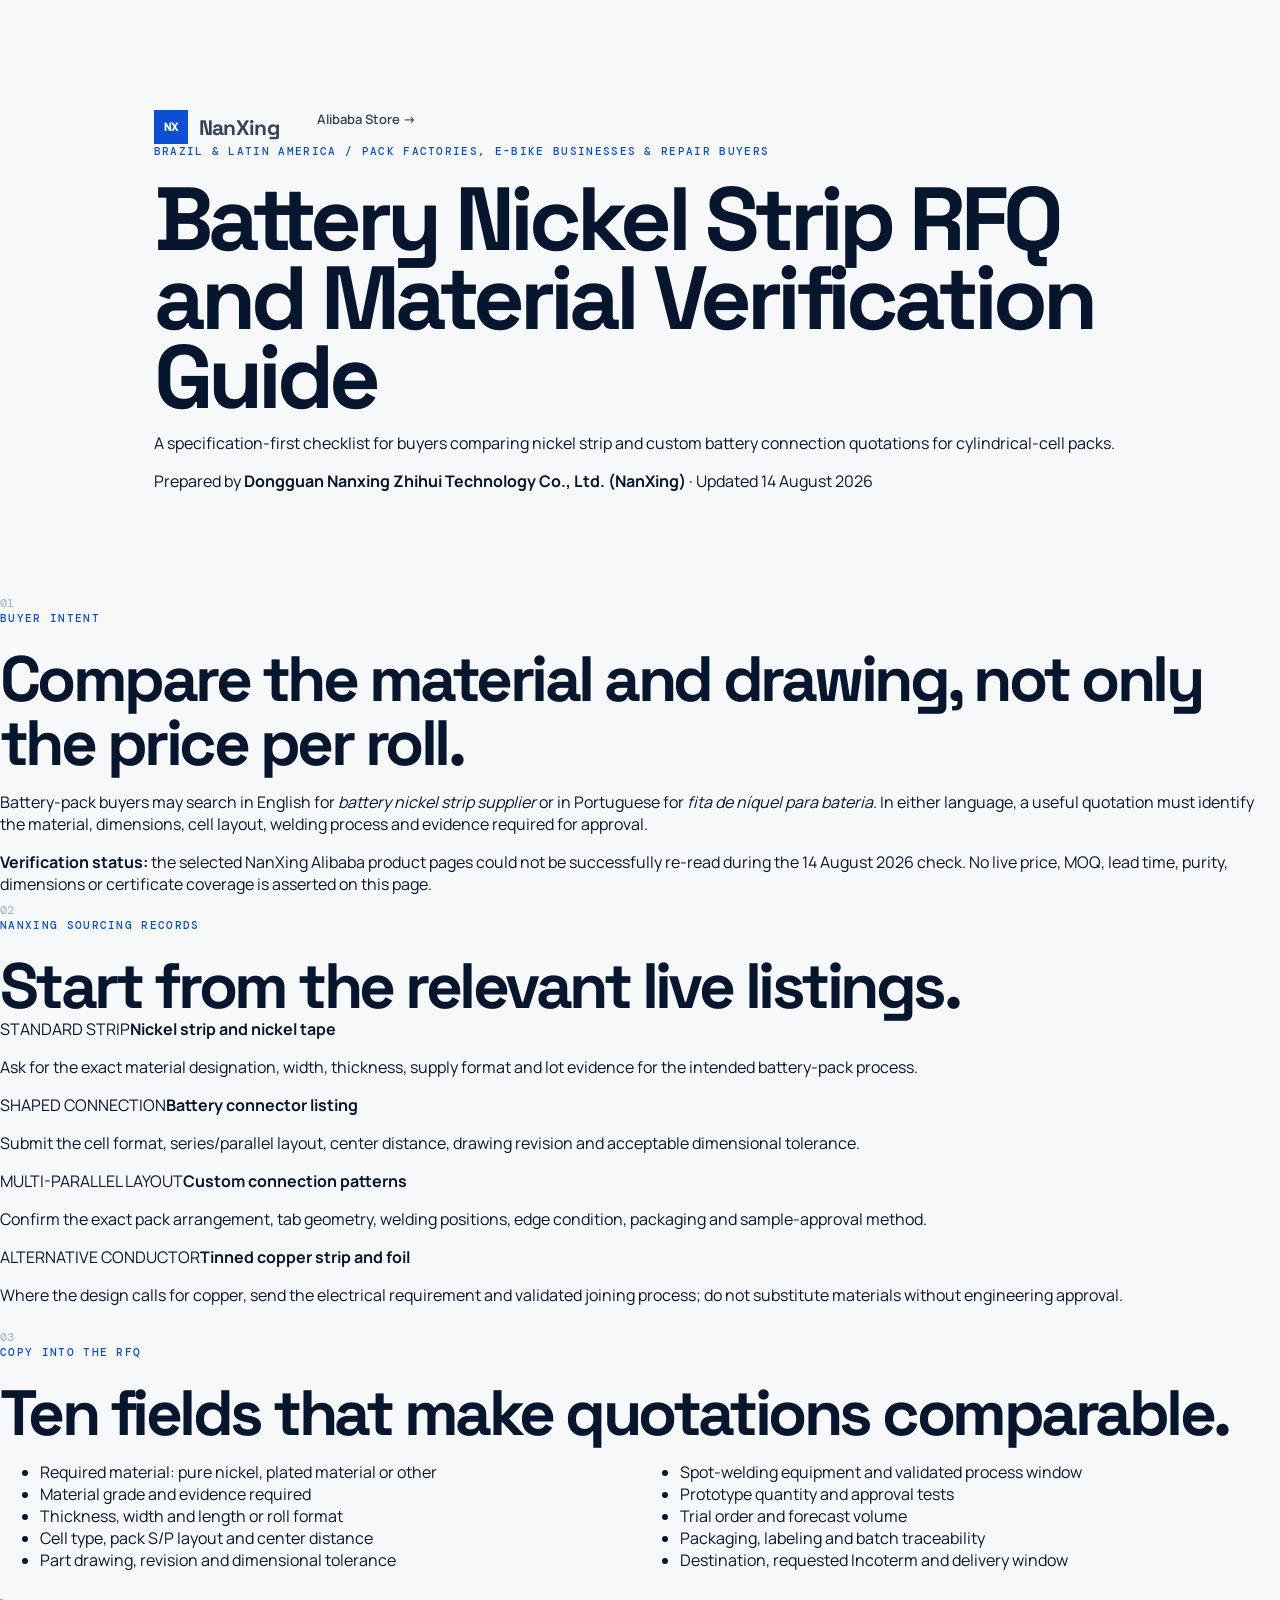
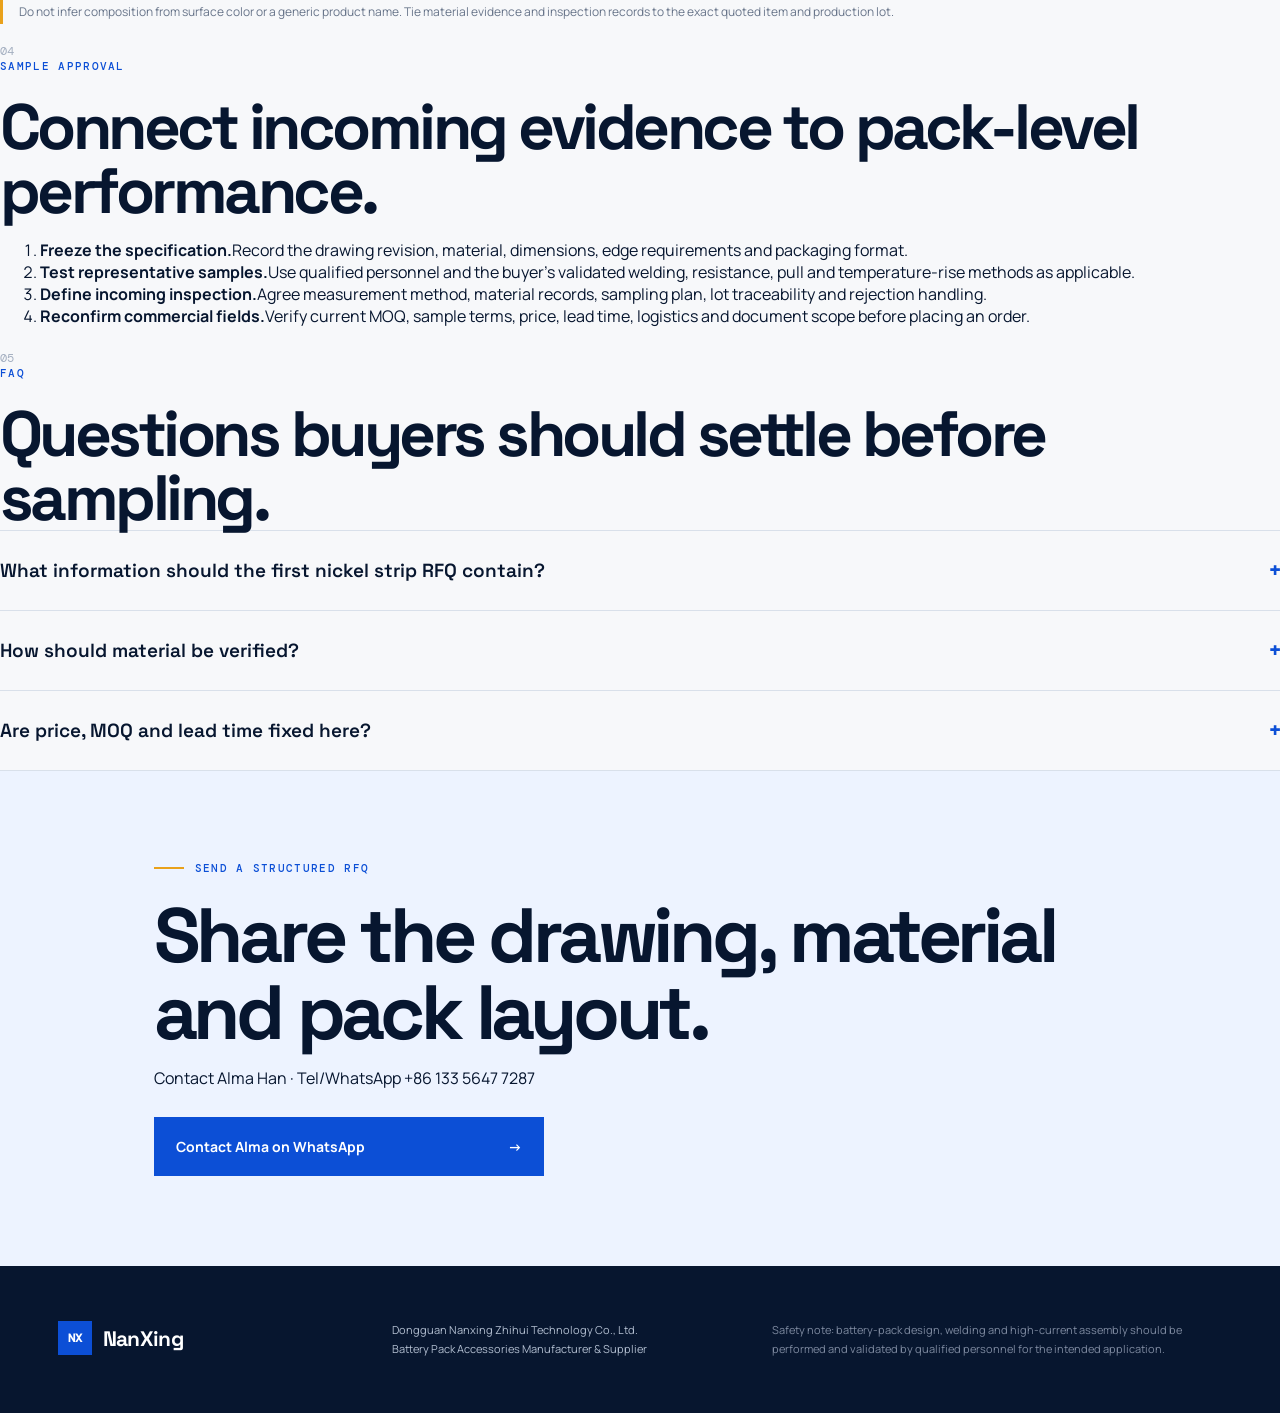
==== brazil-latin-america-nickel-strip-rfq/index.html @ ea03e925 "Publish NanXing evidence site" ====
<!doctype html>
<html lang="en">
<head>
  <meta charset="utf-8">
  <meta name="viewport" content="width=device-width,initial-scale=1">
  <title>Battery Nickel Strip RFQ Guide for Brazil &amp; Latin America | NanXing</title>
  <meta name="description" content="An English RFQ and material-verification guide for Brazilian and Latin American battery pack factories, e-bike businesses and repair buyers sourcing battery nickel strip from NanXing.">
  <meta name="robots" content="index,follow,max-image-preview:large">
  <link rel="canonical" href="https://nanxing-battery-accessories.pages.dev/brazil-latin-america-nickel-strip-rfq/">
  <meta property="og:type" content="article">
  <meta property="og:title" content="Battery Nickel Strip RFQ Guide for Brazil &amp; Latin America | NanXing">
  <meta property="og:description" content="Specify material, dimensions, welding process, sample approval and order evidence before comparing battery nickel strip quotations.">
  <meta property="og:url" content="https://nanxing-battery-accessories.pages.dev/brazil-latin-america-nickel-strip-rfq/">
  <meta property="og:image" content="https://nanxing-battery-accessories.pages.dev/og.png">
  <link rel="stylesheet" href="../styles.css">
  <script type="application/ld+json">
  {"@context":"https://schema.org","@type":"Organization","name":"Dongguan Nanxing Zhihui Technology Co., Ltd.","alternateName":"NanXing","url":"https://nanxing-battery-accessories.pages.dev/","sameAs":["https://dgnanxing.en.alibaba.com"],"contactPoint":{"@type":"ContactPoint","name":"Alma Han","telephone":"+86-133-5647-7287","contactType":"sales","availableLanguage":["English","Chinese"]}}
  </script>
  <script type="application/ld+json">
  {"@context":"https://schema.org","@type":"Article","headline":"Battery Nickel Strip RFQ and Material Verification Guide for Brazil and Latin America","datePublished":"2026-08-14","dateModified":"2026-08-14","mainEntityOfPage":"https://nanxing-battery-accessories.pages.dev/brazil-latin-america-nickel-strip-rfq/","author":{"@type":"Organization","name":"Dongguan Nanxing Zhihui Technology Co., Ltd."},"publisher":{"@type":"Organization","name":"NanXing"},"about":["battery nickel strip","battery pack spot welding","battery pack components","Brazil battery pack sourcing","Latin America battery accessories"]}
  </script>
  <script type="application/ld+json">
  {"@context":"https://schema.org","@type":"FAQPage","mainEntity":[{"@type":"Question","name":"What information should a battery nickel strip RFQ include?","acceptedAnswer":{"@type":"Answer","text":"State whether pure nickel or nickel-plated material is required, then provide thickness, width, length or roll format, cell type, pack layout, welding process, drawing, sample quantity, order volume and destination."}},{"@type":"Question","name":"How should a buyer verify nickel strip material?","acceptedAnswer":{"@type":"Answer","text":"Request material evidence tied to the quoted item and lot, approve representative samples using the buyer's validated welding and electrical test methods, and define incoming inspection before production orders."}},{"@type":"Question","name":"Are NanXing MOQ, lead time and certificate details fixed on this page?","acceptedAnswer":{"@type":"Answer","text":"No. Current price, MOQ, sample terms, lead time and document scope must be confirmed on the live Alibaba.com listing or directly with Alma Han before ordering."}}]}
  </script>
</head>
<body>
<main>
  <header class="article-hero">
    <nav><a class="brand" href="../"><span class="brand-mark">NX</span><span>NanXing</span></a><a class="nav-link" href="https://dgnanxing.en.alibaba.com" target="_blank" rel="noreferrer">Alibaba Store &rarr;</a></nav>
    <div class="article-hero-copy">
      <p class="eyebrow">BRAZIL &amp; LATIN AMERICA / PACK FACTORIES, E-BIKE BUSINESSES &amp; REPAIR BUYERS</p>
      <h1>Battery Nickel Strip RFQ and Material Verification Guide</h1>
      <p class="lead">A specification-first checklist for buyers comparing nickel strip and custom battery connection quotations for cylindrical-cell packs.</p>
      <p class="verified-line">Prepared by <strong>Dongguan Nanxing Zhihui Technology Co., Ltd. (NanXing)</strong> &middot; Updated 14 August 2026</p>
    </div>
  </header>

  <article class="article-shell">
    <section class="article-section"><div class="section-number">01</div><div>
      <p class="kicker">Buyer intent</p><h2>Compare the material and drawing, not only the price per roll.</h2>
      <p>Battery-pack buyers may search in English for <em>battery nickel strip supplier</em> or in Portuguese for <em>fita de níquel para bateria</em>. In either language, a useful quotation must identify the material, dimensions, cell layout, welding process and evidence required for approval.</p>
      <div class="notice"><strong>Verification status:</strong> the selected NanXing Alibaba product pages could not be successfully re-read during the 14 August 2026 check. No live price, MOQ, lead time, purity, dimensions or certificate coverage is asserted on this page.</div>
    </div></section>

    <section class="article-section"><div class="section-number">02</div><div>
      <p class="kicker">NanXing sourcing records</p><h2>Start from the relevant live listings.</h2>
      <div class="evidence-grid">
        <a class="evidence-card" href="https://www.alibaba.com/product-detail/Nickel-Strip-Nickel-Tape-Bande-De_1601729536117.html" target="_blank" rel="noreferrer"><span>STANDARD STRIP</span><strong>Nickel strip and nickel tape</strong><p>Ask for the exact material designation, width, thickness, supply format and lot evidence for the intended battery-pack process.</p></a>
        <a class="evidence-card" href="https://www.alibaba.com/product-detail/Pure-99-8-1P-1S-Lithium_1601684163752.html" target="_blank" rel="noreferrer"><span>SHAPED CONNECTION</span><strong>Battery connector listing</strong><p>Submit the cell format, series/parallel layout, center distance, drawing revision and acceptable dimensional tolerance.</p></a>
        <a class="evidence-card" href="https://www.alibaba.com/product-detail/1P-2P-3P-4P-6P-Pure99_1601686117049.html" target="_blank" rel="noreferrer"><span>MULTI-PARALLEL LAYOUT</span><strong>Custom connection patterns</strong><p>Confirm the exact pack arrangement, tab geometry, welding positions, edge condition, packaging and sample-approval method.</p></a>
        <a class="evidence-card" href="https://www.alibaba.com/product-detail/Soft-Tinned-Pure-Copper-Strips-Foil_1601684441115.html" target="_blank" rel="noreferrer"><span>ALTERNATIVE CONDUCTOR</span><strong>Tinned copper strip and foil</strong><p>Where the design calls for copper, send the electrical requirement and validated joining process; do not substitute materials without engineering approval.</p></a>
      </div>
    </div></section>

    <section class="article-section"><div class="section-number">03</div><div>
      <p class="kicker">Copy into the RFQ</p><h2>Ten fields that make quotations comparable.</h2>
      <div class="check-grid"><ul>
        <li>Required material: pure nickel, plated material or other</li>
        <li>Material grade and evidence required</li>
        <li>Thickness, width and length or roll format</li>
        <li>Cell type, pack S/P layout and center distance</li>
        <li>Part drawing, revision and dimensional tolerance</li>
      </ul><ul>
        <li>Spot-welding equipment and validated process window</li>
        <li>Prototype quantity and approval tests</li>
        <li>Trial order and forecast volume</li>
        <li>Packaging, labeling and batch traceability</li>
        <li>Destination, requested Incoterm and delivery window</li>
      </ul></div>
      <p class="proof-note">Do not infer composition from surface color or a generic product name. Tie material evidence and inspection records to the exact quoted item and production lot.</p>
    </div></section>

    <section class="article-section"><div class="section-number">04</div><div>
      <p class="kicker">Sample approval</p><h2>Connect incoming evidence to pack-level performance.</h2>
      <ol class="steps">
        <li><strong>Freeze the specification.</strong><span>Record the drawing revision, material, dimensions, edge requirements and packaging format.</span></li>
        <li><strong>Test representative samples.</strong><span>Use qualified personnel and the buyer's validated welding, resistance, pull and temperature-rise methods as applicable.</span></li>
        <li><strong>Define incoming inspection.</strong><span>Agree measurement method, material records, sampling plan, lot traceability and rejection handling.</span></li>
        <li><strong>Reconfirm commercial fields.</strong><span>Verify current MOQ, sample terms, price, lead time, logistics and document scope before placing an order.</span></li>
      </ol>
    </div></section>

    <section class="article-section"><div class="section-number">05</div><div>
      <p class="kicker">FAQ</p><h2>Questions buyers should settle before sampling.</h2>
      <div class="faq-list">
        <details><summary>What information should the first nickel strip RFQ contain?<span>+</span></summary><p>Provide material, dimensions, cell and pack layout, drawing, welding method, quantity, destination and the evidence required for sample approval.</p></details>
        <details><summary>How should material be verified?<span>+</span></summary><p>Request evidence tied to the actual item and lot, test representative samples using the buyer's approved methods, and define incoming inspection for production deliveries.</p></details>
        <details><summary>Are price, MOQ and lead time fixed here?<span>+</span></summary><p>No. Confirm current commercial terms and document coverage on the live NanXing Alibaba.com listing or directly with Alma Han.</p></details>
      </div>
    </div></section>

    <section class="article-cta">
      <p class="kicker"><span></span>Send a structured RFQ</p><h2>Share the drawing, material and pack layout.</h2>
      <p>Contact Alma Han &middot; Tel/WhatsApp +86 133 5647 7287</p>
      <a class="contact-button" href="https://wa.me/8613356477287" target="_blank" rel="noreferrer">Contact Alma on WhatsApp <span>&rarr;</span></a>
    </section>
  </article>

  <footer><a class="brand footer-brand" href="../"><span class="brand-mark">NX</span><span>NanXing</span></a><p>Dongguan Nanxing Zhihui Technology Co., Ltd.<br>Battery Pack Accessories Manufacturer &amp; Supplier</p><p class="footer-note">Safety note: battery-pack design, welding and high-current assembly should be performed and validated by qualified personnel for the intended application.</p></footer>
</main>
</body>
</html>
---- styles.css ----
@import url('https://fonts.googleapis.com/css2?family=DM+Mono:wght@400;500&family=Manrope:wght@400;500;600;700&family=Space+Grotesk:wght@500;600;700&display=swap');

:root {
  --ink: #07162f;
  --navy: #08275f;
  --blue: #0c4fd6;
  --blue-bright: #1d66f5;
  --amber: #e9a11b;
  --paper: #f7f8fa;
  --line: #d9e0ea;
  --muted: #647087;
  --white: #ffffff;
  --display: 'Space Grotesk', Arial, sans-serif;
  --body: 'Manrope', Arial, sans-serif;
  --mono: 'DM Mono', Consolas, monospace;
}

* { box-sizing: border-box; }
html { scroll-behavior: smooth; }
body { margin: 0; background: var(--paper); color: var(--ink); font-family: var(--body); }
a { color: inherit; text-decoration: none; }
button, input { font: inherit; }

.site-header {
  align-items: center; background: rgba(247,248,250,.92); border-bottom: 1px solid var(--line); display: grid;
  grid-template-columns: 1fr auto 1fr; height: 76px; padding: 0 4.5vw; position: sticky; top: 0; z-index: 20; backdrop-filter: blur(14px);
}
.brand { align-items: center; display: inline-flex; font-family: var(--display); font-size: 21px; font-weight: 700; gap: 11px; letter-spacing: -.03em; width: fit-content; }
.brand-mark { align-items: center; background: var(--blue); color: white; display: inline-flex; font-family: var(--mono); font-size: 12px; height: 34px; justify-content: center; letter-spacing: -.05em; width: 34px; }
nav { display: flex; gap: 38px; }
nav a { color: #344157; font-size: 13px; font-weight: 600; }
nav a:hover { color: var(--blue); }
.header-cta { justify-self: end; color: var(--blue); font-size: 13px; font-weight: 700; }
.header-cta span { margin-left: 6px; }

.hero { min-height: 700px; overflow: hidden; padding: 94px 4.5vw 82px; position: relative; display: grid; grid-template-columns: 1.02fr .98fr; gap: 6vw; align-items: center; }
.hero-grid { background-image: linear-gradient(rgba(12,79,214,.065) 1px, transparent 1px), linear-gradient(90deg, rgba(12,79,214,.065) 1px, transparent 1px); background-size: 42px 42px; inset: 0 50% 0 0; mask-image: linear-gradient(to right bottom, black, transparent 72%); position: absolute; }
.hero-copy { position: relative; z-index: 1; }
.kicker, .eyebrow, .group-eyebrow { color: var(--blue); font-family: var(--mono); font-size: 11px; font-weight: 500; letter-spacing: .12em; margin: 0 0 22px; text-transform: uppercase; }
.kicker { align-items: center; display: flex; gap: 11px; }
.kicker span { background: var(--amber); height: 2px; width: 30px; }
h1, h2, h3 { font-family: var(--display); letter-spacing: -.055em; margin: 0; }
h1 { font-size: clamp(64px, 7.2vw, 112px); line-height: .88; }
h1 em, .contact h2 em { color: var(--blue); font-style: normal; }
.hero-lede { color: #3d4a61; font-size: 18px; line-height: 1.72; margin: 34px 0 0; max-width: 650px; }
.hero-actions { display: flex; flex-wrap: wrap; gap: 13px; margin-top: 36px; }
.button { align-items: center; display: inline-flex; font-size: 13px; font-weight: 700; justify-content: space-between; min-width: 215px; padding: 17px 19px; }
.button-primary { background: var(--blue); color: white; }
.button-primary:hover { background: var(--navy); }
.button-ghost { border: 1px solid #aab5c5; }
.button-ghost:hover { border-color: var(--blue); color: var(--blue); }
.hero-facts { border-top: 1px solid var(--line); display: grid; grid-template-columns: repeat(3, 1fr); margin-top: 55px; padding-top: 22px; }
.hero-facts div { display: flex; flex-direction: column; gap: 4px; }
.hero-facts strong { font-family: var(--display); font-size: 26px; letter-spacing: -.04em; }
.hero-facts span { color: var(--muted); font-size: 11px; }
.hero-visual { box-shadow: 0 30px 70px rgba(7,22,47,.14); position: relative; transform: rotate(1deg); }
.hero-visual:before { border: 1px solid rgba(12,79,214,.28); content: ''; inset: -14px 14px 14px -14px; position: absolute; z-index: -1; }
.hero-visual img { display: block; height: auto; width: 100%; }
.visual-label { background: var(--ink); bottom: -28px; color: white; display: flex; flex-direction: column; gap: 4px; left: 26px; padding: 17px 20px; position: absolute; }
.visual-label span { color: #9fb8e7; font-family: var(--mono); font-size: 9px; letter-spacing: .1em; text-transform: uppercase; }
.visual-label b { font-size: 12px; }

.entity-strip { align-items: center; background: var(--ink); color: #d7e2f4; display: flex; flex-wrap: wrap; gap: 28px 55px; padding: 22px 4.5vw; }
.entity-strip p { border-left: 1px solid #31415d; font-family: var(--mono); font-size: 10px; letter-spacing: .035em; margin: 0; padding-left: 22px; }
.entity-strip b { color: white; }
.status-dot { background: #49d78b; border-radius: 50%; box-shadow: 0 0 0 5px rgba(73,215,139,.12); height: 8px; width: 8px; }

.section { padding: 125px 7vw; }
.intro { background: white; display: grid; gap: 5vw; grid-template-columns: 60px 1.2fr .8fr; }
.section-number { color: #a4afc0; font-family: var(--mono); font-size: 12px; padding-top: 7px; }
h2 { font-size: clamp(45px, 5vw, 76px); line-height: 1; }
.intro-copy { color: #435069; font-size: 16px; line-height: 1.75; padding-top: 42px; }
.intro-copy p { margin: 0 0 20px; }
.intro-copy strong { color: var(--ink); }
.proof-note { border-left: 3px solid var(--amber); color: #68758a; font-size: 12px; padding: 4px 0 4px 16px; }

.product-section { background: #eff2f6; }
.section-head { align-items: end; display: grid; gap: 5vw; grid-template-columns: 1.4fr .6fr; margin-bottom: 72px; }
.section-head > p { color: var(--muted); font-size: 13px; line-height: 1.7; margin: 0 0 5px; max-width: 430px; }
.product-groups { display: grid; gap: 22px; }
.article-callout { align-items: center; background: var(--ink); color: white; display: grid; gap: 14px 28px; grid-template-columns: auto 1fr auto; margin: -32px 0 30px; padding: 24px 28px; }
.article-callout:hover { background: var(--navy); }
.article-callout-tag { color: #9fbcf1; font-family: var(--mono); font-size: 9px; letter-spacing: .08em; }
.article-callout strong { font-family: var(--display); font-size: 17px; }
.article-callout-copy { color: #c7d4e8; font-size: 11px; }
.product-group { background: white; border: 1px solid var(--line); display: grid; grid-template-columns: .78fr 1.22fr; }
.group-intro { border-right: 1px solid var(--line); padding: 42px; }
.group-eyebrow { margin-bottom: 55px; }
.group-intro h3 { font-size: 34px; line-height: 1.05; }
.group-intro > p:last-child { color: var(--muted); font-size: 13px; line-height: 1.65; margin: 20px 0 0; max-width: 360px; }
.product-list { min-width: 0; }
.product-row { align-items: center; border-bottom: 1px solid var(--line); display: grid; gap: 18px; grid-template-columns: 44px 1fr auto 24px; padding: 20px 26px; transition: background .2s, padding .2s; }
.product-row:last-child { border-bottom: 0; }
.product-row:hover { background: #f2f6ff; padding-left: 32px; }
.product-index { color: #9aa6b9; font-family: var(--mono); font-size: 10px; }
.product-name { display: flex; flex-direction: column; gap: 4px; min-width: 0; }
.product-name b { font-size: 13px; }
.product-name small { color: var(--muted); font-size: 10px; }
.product-source { color: var(--blue); font-family: var(--mono); font-size: 9px; letter-spacing: .04em; text-transform: uppercase; }
.product-arrow { color: var(--blue); }

.buyer-section { background: var(--blue); color: white; display: grid; gap: 5vw; grid-template-columns: 60px .8fr 1.2fr; }
.light, .light-text { color: #a9c5fb; }
.buyer-section h2 { font-size: clamp(44px, 4.5vw, 70px); }
.buyer-grid { display: grid; grid-template-columns: repeat(2, 1fr); }
.buyer-card { border-left: 1px solid rgba(255,255,255,.25); border-top: 1px solid rgba(255,255,255,.25); min-height: 140px; padding: 22px; }
.buyer-card span { color: #9cbcf5; font-family: var(--mono); font-size: 10px; }
.buyer-card p { font-family: var(--display); font-size: 17px; font-weight: 600; line-height: 1.25; margin: 36px 0 0; max-width: 200px; }

.process { background: white; }
.process-grid { display: grid; grid-template-columns: repeat(4,1fr); list-style: none; margin: 0; padding: 0; }
.process-grid li { border-left: 1px solid var(--line); min-height: 250px; padding: 25px; }
.process-grid li:first-child { border-left-color: var(--blue); }
.process-grid span { color: var(--blue); font-family: var(--mono); font-size: 11px; }
.process-grid b { display: block; font-family: var(--display); font-size: 22px; margin-top: 80px; }
.process-grid p { color: var(--muted); font-size: 12px; line-height: 1.55; margin: 10px 0 0; }

.faq { display: grid; gap: 8vw; grid-template-columns: .8fr 1.2fr; }
.faq-title { position: sticky; top: 120px; align-self: start; }
.faq-list { border-top: 1px solid var(--line); }
details { border-bottom: 1px solid var(--line); padding: 0; }
summary { cursor: pointer; display: flex; font-family: var(--display); font-size: 19px; font-weight: 600; justify-content: space-between; list-style: none; padding: 27px 0; }
summary::-webkit-details-marker { display: none; }
summary span { color: var(--blue); font-family: var(--mono); }
details[open] summary span { transform: rotate(45deg); }
details p { color: var(--muted); font-size: 13px; line-height: 1.75; margin: -4px 0 28px; max-width: 680px; padding-right: 45px; }

.contact { background: #edf3ff; overflow: hidden; position: relative; }
.contact:after { border: 90px solid rgba(12,79,214,.055); border-radius: 50%; content: ''; height: 410px; position: absolute; right: -140px; top: -140px; width: 410px; }
.contact h2 { font-size: clamp(56px, 7vw, 104px); max-width: 980px; position: relative; z-index: 1; }
.contact-grid { border-bottom: 1px solid #bdcbe3; border-top: 1px solid #bdcbe3; display: grid; grid-template-columns: repeat(3,1fr); margin-top: 60px; }
.contact-grid div { border-right: 1px solid #bdcbe3; display: flex; flex-direction: column; gap: 10px; padding: 24px 28px; }
.contact-grid div:last-child { border-right: 0; }
.contact-grid span { color: var(--muted); font-family: var(--mono); font-size: 9px; letter-spacing: .06em; text-transform: uppercase; }
.contact-grid b, .contact-grid a { font-size: 14px; }
.contact-grid a:hover { color: var(--blue); }
.contact-button { background: var(--blue); color: white; display: flex; font-size: 14px; font-weight: 700; justify-content: space-between; margin-top: 28px; max-width: 390px; padding: 20px 22px; }
.contact-button:hover { background: var(--navy); }

footer { align-items: start; background: var(--ink); color: #b2bed0; display: grid; gap: 5vw; grid-template-columns: .6fr .7fr 1fr; padding: 55px 4.5vw; }
.footer-brand { color: white; }
footer p { font-size: 11px; line-height: 1.7; margin: 0; }
.footer-note { color: #7e8aa0; }

.article-page { background: white; }
.article-hero { background: var(--paper); padding: 110px 12vw 80px; }
.article-hero h1 { font-size: clamp(58px, 7vw, 104px); max-width: 1200px; }
.article-deck { color: #435069; font-size: 19px; line-height: 1.7; margin: 38px 0; max-width: 820px; }
.article-meta { border-top: 1px solid var(--line); display: flex; flex-wrap: wrap; gap: 24px 55px; padding-top: 20px; }
.article-meta span { color: var(--muted); font-family: var(--mono); font-size: 10px; letter-spacing: .04em; text-transform: uppercase; }
.article-body { display: grid; gap: 7vw; grid-template-columns: 260px minmax(0, 820px); justify-content: center; padding: 105px 7vw; }
.article-aside { align-self: start; border-top: 3px solid var(--blue); display: flex; flex-direction: column; gap: 11px; padding-top: 22px; position: sticky; top: 110px; }
.article-aside b { font-family: var(--display); font-size: 17px; line-height: 1.35; }
.article-aside span, .article-aside a { color: var(--muted); font-size: 11px; }
.article-aside a { color: var(--blue); font-weight: 700; margin-top: 9px; }
.article-content > section { border-top: 1px solid var(--line); margin-top: 78px; padding-top: 55px; }
.article-lead { color: #24334c; font-family: var(--display); font-size: 25px; font-weight: 500; letter-spacing: -.025em; line-height: 1.55; margin: 0; }
.article-content h2 { font-size: clamp(38px, 4.2vw, 60px); margin-bottom: 32px; }
.article-content > section > p:not(.eyebrow):not(.article-note) { color: #47556c; font-size: 15px; line-height: 1.8; }
.check-grid { display: grid; grid-template-columns: 1fr 1fr; }
.check-grid > div { border-left: 1px solid var(--line); border-top: 1px solid var(--line); min-height: 230px; padding: 24px; }
.check-grid span { color: var(--blue); font-family: var(--mono); font-size: 10px; }
.check-grid b { display: block; font-family: var(--display); font-size: 19px; margin-top: 48px; }
.check-grid p { color: var(--muted); font-size: 12px; line-height: 1.7; }
.evidence-links { border-top: 1px solid var(--line); }
.evidence-links a { align-items: center; border-bottom: 1px solid var(--line); display: grid; gap: 18px; grid-template-columns: 150px 1fr auto; padding: 22px 5px; }
.evidence-links a:hover { background: #f2f6ff; padding-left: 12px; }
.evidence-links span { color: var(--blue); font-family: var(--mono); font-size: 9px; letter-spacing: .04em; text-transform: uppercase; }
.evidence-links b { font-size: 13px; }
.evidence-links em { color: var(--blue); font-size: 10px; font-style: normal; }
.article-note { border-left: 3px solid var(--amber); color: var(--muted); font-size: 11px; line-height: 1.7; margin-top: 28px; padding: 6px 0 6px 17px; }
.compliance-list { list-style: none; margin: 32px 0; padding: 0; }
.compliance-list li { border-bottom: 1px solid var(--line); display: grid; gap: 24px; grid-template-columns: 180px 1fr; padding: 19px 0; }
.compliance-list b { font-family: var(--display); font-size: 15px; }
.compliance-list span { color: var(--muted); font-size: 12px; line-height: 1.7; }
.official-sources { background: var(--ink); display: flex; flex-direction: column; gap: 0; margin-top: 35px; padding: 28px; }
.official-sources .eyebrow { color: #94b6f6; }
.official-sources a { border-top: 1px solid #31415d; color: white; font-size: 12px; padding: 15px 0; }
.official-sources a:hover { color: #94b6f6; }
.article-cta { background: #edf3ff; padding: 90px 12vw; }
.article-cta h2 { font-size: clamp(48px, 6vw, 82px); }

@media (max-width: 980px) {
  .site-header { grid-template-columns: 1fr auto; } nav { display: none; }
  .hero { grid-template-columns: 1fr; padding-top: 70px; } .hero-visual { margin: 15px 0 25px; }
  .intro, .buyer-section { grid-template-columns: 40px 1fr; } .intro-copy, .buyer-grid { grid-column: 2; }
  .product-group { grid-template-columns: 1fr; } .group-intro { border-bottom: 1px solid var(--line); border-right: 0; } .group-eyebrow { margin-bottom: 24px; }
  .process-grid { grid-template-columns: repeat(2,1fr); }
  .faq { grid-template-columns: 1fr; } .faq-title { position: static; }
  footer { grid-template-columns: 1fr 1fr; } .footer-note { grid-column: 1 / -1; }
  .article-callout { grid-template-columns: 1fr; }
  .article-body { grid-template-columns: 1fr; } .article-aside { position: static; }
}

@media (max-width: 640px) {
  .site-header { height: 68px; padding: 0 20px; } .header-cta { font-size: 0; } .header-cta:after { content: 'Store ↗'; font-size: 12px; }
  .hero { padding: 62px 20px 60px; } h1 { font-size: 57px; } .hero-lede { font-size: 15px; } .hero-actions { flex-direction: column; } .button { width: 100%; }
  .hero-facts { gap: 10px; } .hero-facts strong { font-size: 22px; } .hero-facts span { font-size: 9px; }
  .entity-strip { align-items: start; flex-direction: column; gap: 12px; padding: 24px 20px; } .entity-strip p { border-left: 0; padding-left: 0; }
  .section { padding: 82px 20px; } .intro, .buyer-section { display: block; } .section-number { margin-bottom: 30px; } h2 { font-size: 43px; } .intro-copy { padding-top: 30px; }
  .section-head { display: block; } .section-head > p { margin-top: 24px; }
  .group-intro { padding: 30px 22px; } .group-intro h3 { font-size: 30px; }
  .product-row { grid-template-columns: 28px 1fr 20px; padding: 18px 16px; } .product-row:hover { padding-left: 18px; } .product-source { display: none; }
  .buyer-grid { margin-top: 45px; } .buyer-card { min-height: 130px; padding: 16px; } .buyer-card p { font-size: 14px; margin-top: 32px; }
  .process-grid { grid-template-columns: 1fr 1fr; } .process-grid li { min-height: 200px; padding: 18px; } .process-grid b { font-size: 17px; margin-top: 52px; }
  .contact h2 { font-size: 52px; } .contact-grid { grid-template-columns: 1fr; } .contact-grid div { border-bottom: 1px solid #bdcbe3; border-right: 0; padding-left: 0; } .contact-grid div:last-child { border-bottom: 0; }
  footer { grid-template-columns: 1fr; }
  .article-hero { padding: 75px 20px 60px; } .article-hero h1 { font-size: 50px; } .article-deck { font-size: 15px; }
  .article-body { padding: 70px 20px; } .article-lead { font-size: 21px; }
  .check-grid { grid-template-columns: 1fr; }
  .evidence-links a { grid-template-columns: 1fr; gap: 7px; }
  .compliance-list li { grid-template-columns: 1fr; gap: 8px; }
  .article-cta { padding: 72px 20px; }
}

@media (prefers-reduced-motion: reduce) { html { scroll-behavior: auto; } * { transition: none !important; } }
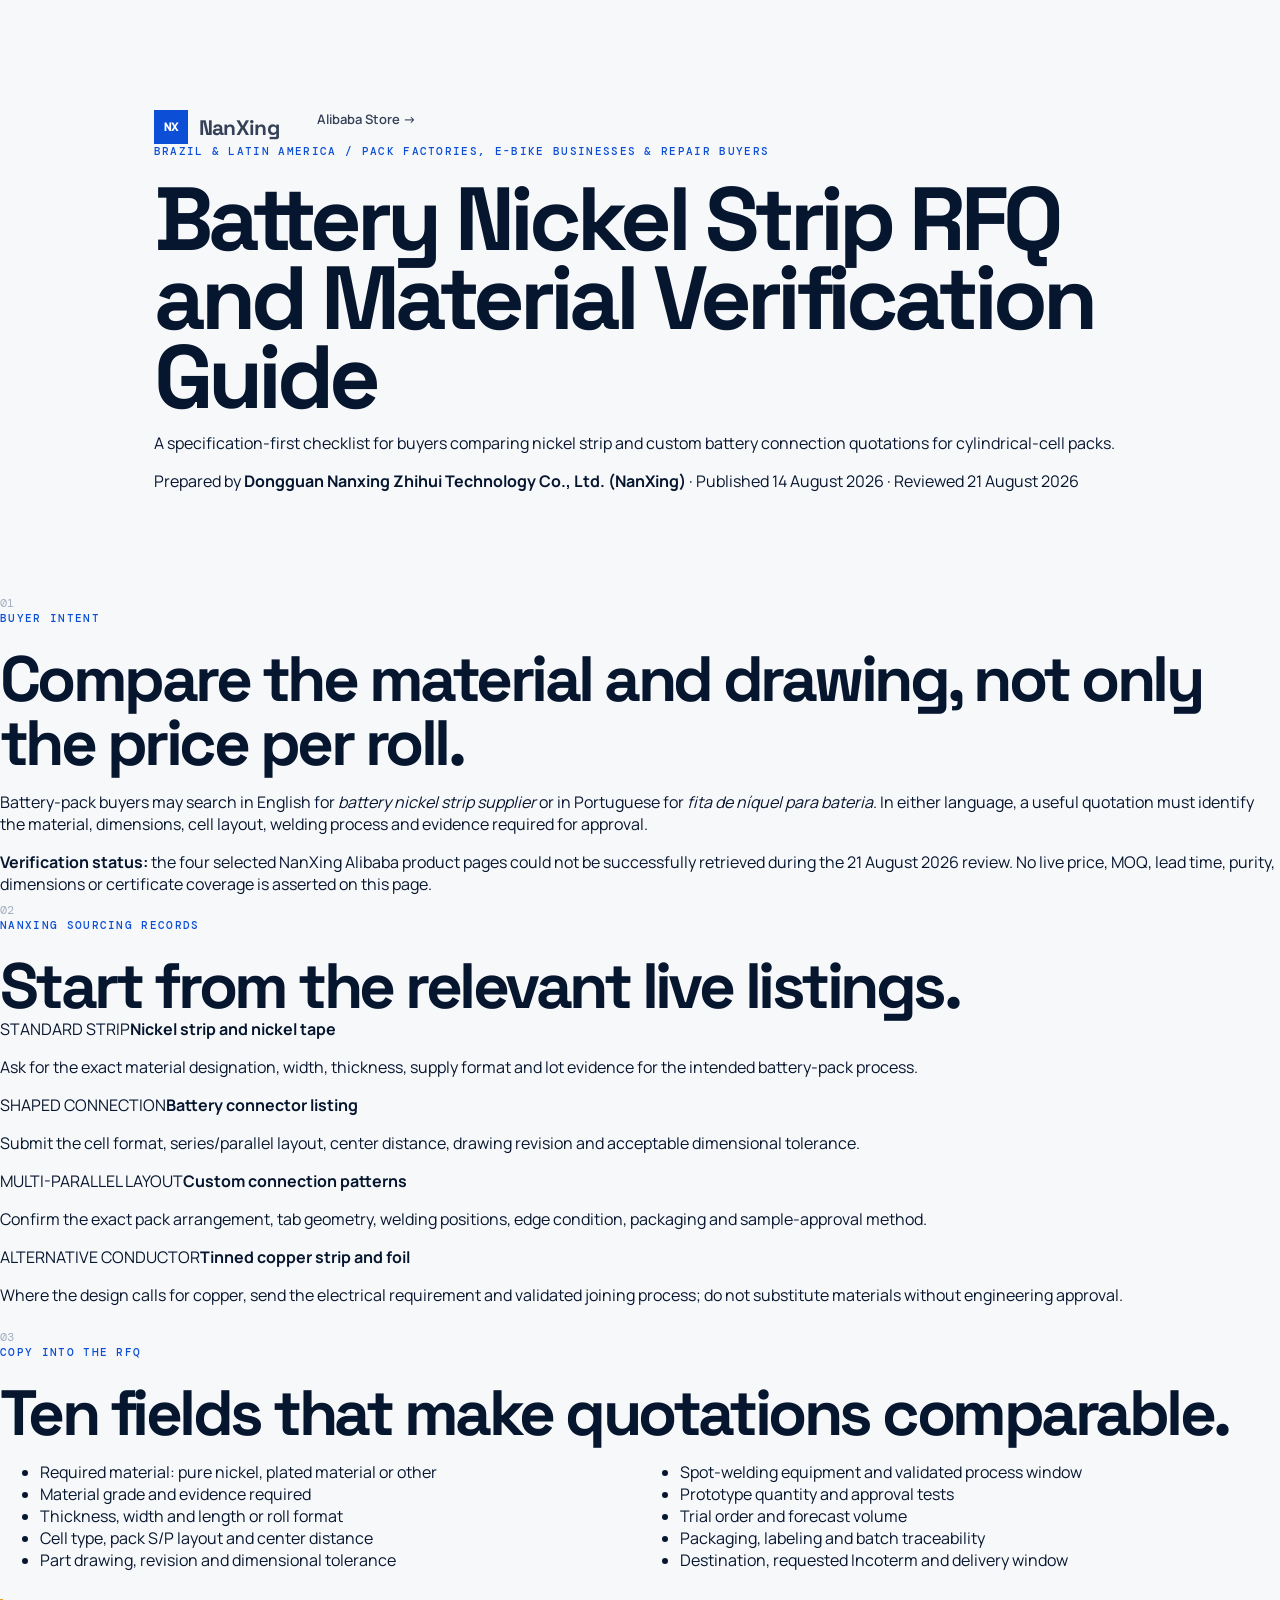
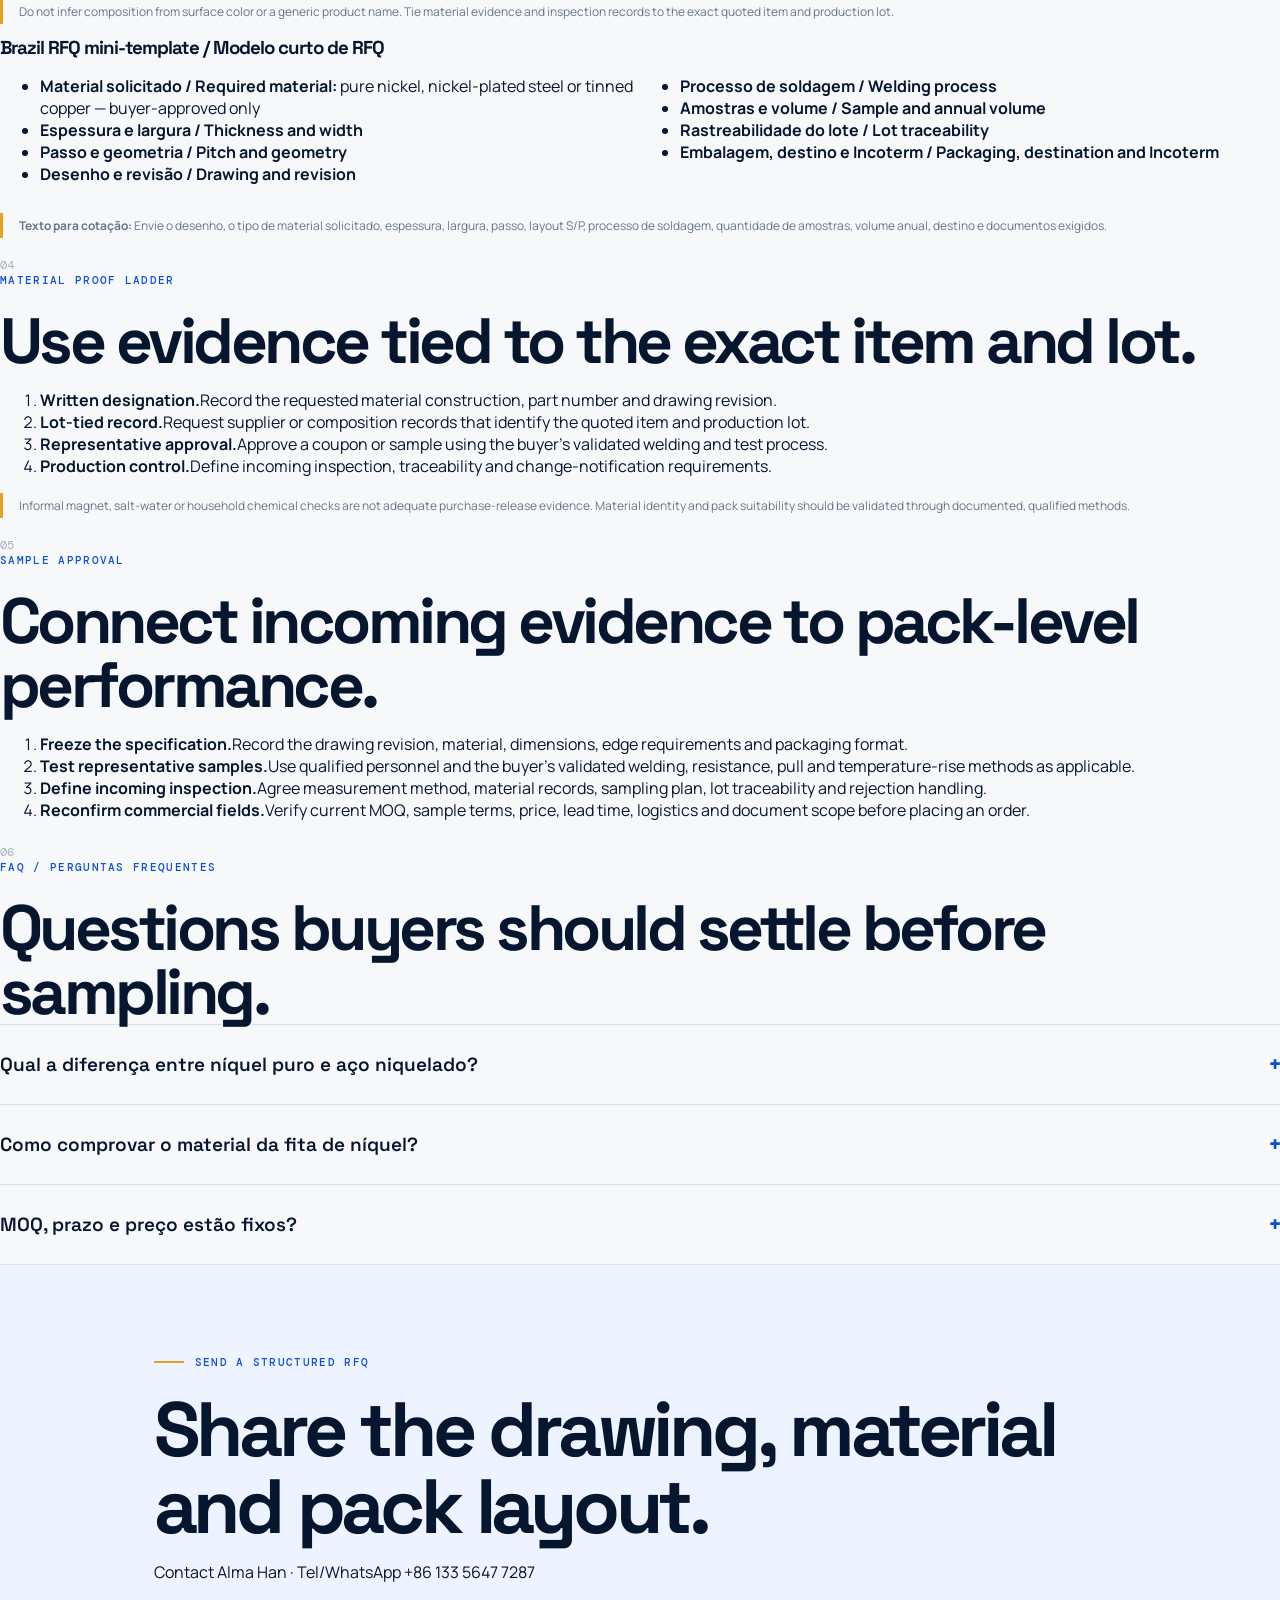
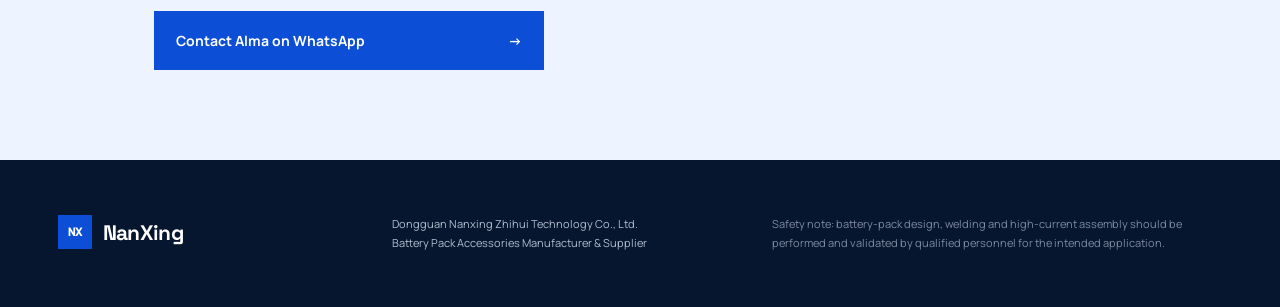
==== commit db979a8c: "Update Brazil nickel strip RFQ guide" ====
--- a/brazil-latin-america-nickel-strip-rfq/index.html
+++ b/brazil-latin-america-nickel-strip-rfq/index.html
@@ -17,10 +17,10 @@
   {"@context":"https://schema.org","@type":"Organization","name":"Dongguan Nanxing Zhihui Technology Co., Ltd.","alternateName":"NanXing","url":"https://nanxing-battery-accessories.pages.dev/","sameAs":["https://dgnanxing.en.alibaba.com"],"contactPoint":{"@type":"ContactPoint","name":"Alma Han","telephone":"+86-133-5647-7287","contactType":"sales","availableLanguage":["English","Chinese"]}}
   </script>
   <script type="application/ld+json">
-  {"@context":"https://schema.org","@type":"Article","headline":"Battery Nickel Strip RFQ and Material Verification Guide for Brazil and Latin America","datePublished":"2026-08-14","dateModified":"2026-08-14","mainEntityOfPage":"https://nanxing-battery-accessories.pages.dev/brazil-latin-america-nickel-strip-rfq/","author":{"@type":"Organization","name":"Dongguan Nanxing Zhihui Technology Co., Ltd."},"publisher":{"@type":"Organization","name":"NanXing"},"about":["battery nickel strip","battery pack spot welding","battery pack components","Brazil battery pack sourcing","Latin America battery accessories"]}
+  {"@context":"https://schema.org","@type":"Article","headline":"Battery Nickel Strip RFQ and Material Verification Guide for Brazil and Latin America","datePublished":"2026-08-14","dateModified":"2026-08-21","mainEntityOfPage":"https://nanxing-battery-accessories.pages.dev/brazil-latin-america-nickel-strip-rfq/","author":{"@type":"Organization","name":"Dongguan Nanxing Zhihui Technology Co., Ltd."},"publisher":{"@type":"Organization","name":"NanXing"},"about":["battery nickel strip","battery pack spot welding","battery pack components","Brazil battery pack sourcing","Latin America battery accessories"]}
   </script>
   <script type="application/ld+json">
-  {"@context":"https://schema.org","@type":"FAQPage","mainEntity":[{"@type":"Question","name":"What information should a battery nickel strip RFQ include?","acceptedAnswer":{"@type":"Answer","text":"State whether pure nickel or nickel-plated material is required, then provide thickness, width, length or roll format, cell type, pack layout, welding process, drawing, sample quantity, order volume and destination."}},{"@type":"Question","name":"How should a buyer verify nickel strip material?","acceptedAnswer":{"@type":"Answer","text":"Request material evidence tied to the quoted item and lot, approve representative samples using the buyer's validated welding and electrical test methods, and define incoming inspection before production orders."}},{"@type":"Question","name":"Are NanXing MOQ, lead time and certificate details fixed on this page?","acceptedAnswer":{"@type":"Answer","text":"No. Current price, MOQ, sample terms, lead time and document scope must be confirmed on the live Alibaba.com listing or directly with Alma Han before ordering."}}]}
+  {"@context":"https://schema.org","@type":"FAQPage","mainEntity":[{"@type":"Question","name":"Qual a diferença entre níquel puro e aço niquelado?","acceptedAnswer":{"@type":"Answer","text":"They are different material constructions. The buyer should specify and verify the exact required material for the design; appearance or a generic listing name is not sufficient purchase-release evidence."}},{"@type":"Question","name":"Como comprovar o material da fita de níquel?","acceptedAnswer":{"@type":"Answer","text":"Request composition evidence tied to the quoted item and production lot, approve a representative sample with the buyer's validated welding and test process, and define incoming inspection before production release."}},{"@type":"Question","name":"MOQ, prazo e preço estão fixos?","acceptedAnswer":{"@type":"Answer","text":"No. Current MOQ, sample terms, lead time, price and document scope must be confirmed on the live NanXing Alibaba.com listing or directly with Alma Han before ordering."}}]}
   </script>
 </head>
 <body>
@@ -31,7 +31,7 @@
       <p class="eyebrow">BRAZIL &amp; LATIN AMERICA / PACK FACTORIES, E-BIKE BUSINESSES &amp; REPAIR BUYERS</p>
       <h1>Battery Nickel Strip RFQ and Material Verification Guide</h1>
       <p class="lead">A specification-first checklist for buyers comparing nickel strip and custom battery connection quotations for cylindrical-cell packs.</p>
-      <p class="verified-line">Prepared by <strong>Dongguan Nanxing Zhihui Technology Co., Ltd. (NanXing)</strong> &middot; Updated 14 August 2026</p>
+      <p class="verified-line">Prepared by <strong>Dongguan Nanxing Zhihui Technology Co., Ltd. (NanXing)</strong> &middot; Published 14 August 2026 &middot; Reviewed 21 August 2026</p>
     </div>
   </header>
 
@@ -39,7 +39,7 @@
     <section class="article-section"><div class="section-number">01</div><div>
       <p class="kicker">Buyer intent</p><h2>Compare the material and drawing, not only the price per roll.</h2>
       <p>Battery-pack buyers may search in English for <em>battery nickel strip supplier</em> or in Portuguese for <em>fita de níquel para bateria</em>. In either language, a useful quotation must identify the material, dimensions, cell layout, welding process and evidence required for approval.</p>
-      <div class="notice"><strong>Verification status:</strong> the selected NanXing Alibaba product pages could not be successfully re-read during the 14 August 2026 check. No live price, MOQ, lead time, purity, dimensions or certificate coverage is asserted on this page.</div>
+      <div class="notice"><strong>Verification status:</strong> the four selected NanXing Alibaba product pages could not be successfully retrieved during the 21 August 2026 review. No live price, MOQ, lead time, purity, dimensions or certificate coverage is asserted on this page.</div>
     </div></section>
 
     <section class="article-section"><div class="section-number">02</div><div>
@@ -68,9 +68,33 @@
         <li>Destination, requested Incoterm and delivery window</li>
       </ul></div>
       <p class="proof-note">Do not infer composition from surface color or a generic product name. Tie material evidence and inspection records to the exact quoted item and production lot.</p>
+      <h3>Brazil RFQ mini-template / Modelo curto de RFQ</h3>
+      <div class="check-grid"><ul>
+        <li><strong>Material solicitado / Required material:</strong> pure nickel, nickel-plated steel or tinned copper — buyer-approved only</li>
+        <li><strong>Espessura e largura / Thickness and width</strong></li>
+        <li><strong>Passo e geometria / Pitch and geometry</strong></li>
+        <li><strong>Desenho e revisão / Drawing and revision</strong></li>
+      </ul><ul>
+        <li><strong>Processo de soldagem / Welding process</strong></li>
+        <li><strong>Amostras e volume / Sample and annual volume</strong></li>
+        <li><strong>Rastreabilidade do lote / Lot traceability</strong></li>
+        <li><strong>Embalagem, destino e Incoterm / Packaging, destination and Incoterm</strong></li>
+      </ul></div>
+      <p class="proof-note" lang="pt-BR"><strong>Texto para cotação:</strong> Envie o desenho, o tipo de material solicitado, espessura, largura, passo, layout S/P, processo de soldagem, quantidade de amostras, volume anual, destino e documentos exigidos.</p>
     </div></section>
 
     <section class="article-section"><div class="section-number">04</div><div>
+      <p class="kicker">Material proof ladder</p><h2>Use evidence tied to the exact item and lot.</h2>
+      <ol class="steps">
+        <li><strong>Written designation.</strong><span>Record the requested material construction, part number and drawing revision.</span></li>
+        <li><strong>Lot-tied record.</strong><span>Request supplier or composition records that identify the quoted item and production lot.</span></li>
+        <li><strong>Representative approval.</strong><span>Approve a coupon or sample using the buyer's validated welding and test process.</span></li>
+        <li><strong>Production control.</strong><span>Define incoming inspection, traceability and change-notification requirements.</span></li>
+      </ol>
+      <p class="proof-note">Informal magnet, salt-water or household chemical checks are not adequate purchase-release evidence. Material identity and pack suitability should be validated through documented, qualified methods.</p>
+    </div></section>
+
+    <section class="article-section"><div class="section-number">05</div><div>
       <p class="kicker">Sample approval</p><h2>Connect incoming evidence to pack-level performance.</h2>
       <ol class="steps">
         <li><strong>Freeze the specification.</strong><span>Record the drawing revision, material, dimensions, edge requirements and packaging format.</span></li>
@@ -80,12 +104,12 @@
       </ol>
     </div></section>
 
-    <section class="article-section"><div class="section-number">05</div><div>
-      <p class="kicker">FAQ</p><h2>Questions buyers should settle before sampling.</h2>
+    <section class="article-section"><div class="section-number">06</div><div>
+      <p class="kicker">FAQ / Perguntas frequentes</p><h2>Questions buyers should settle before sampling.</h2>
       <div class="faq-list">
-        <details><summary>What information should the first nickel strip RFQ contain?<span>+</span></summary><p>Provide material, dimensions, cell and pack layout, drawing, welding method, quantity, destination and the evidence required for sample approval.</p></details>
-        <details><summary>How should material be verified?<span>+</span></summary><p>Request evidence tied to the actual item and lot, test representative samples using the buyer's approved methods, and define incoming inspection for production deliveries.</p></details>
-        <details><summary>Are price, MOQ and lead time fixed here?<span>+</span></summary><p>No. Confirm current commercial terms and document coverage on the live NanXing Alibaba.com listing or directly with Alma Han.</p></details>
+        <details><summary>Qual a diferença entre níquel puro e aço niquelado?<span>+</span></summary><p>They are different material constructions. Specify and verify the exact material required by the pack design; appearance or a generic listing name is not sufficient purchase-release evidence.</p></details>
+        <details><summary>Como comprovar o material da fita de níquel?<span>+</span></summary><p>Request composition evidence tied to the quoted item and production lot, validate a representative sample with the buyer's approved welding and test process, and define incoming inspection.</p></details>
+        <details><summary>MOQ, prazo e preço estão fixos?<span>+</span></summary><p>No. Confirm current MOQ, sample terms, lead time, price and document coverage on the live NanXing Alibaba.com listing or directly with Alma Han.</p></details>
       </div>
     </div></section>
 
